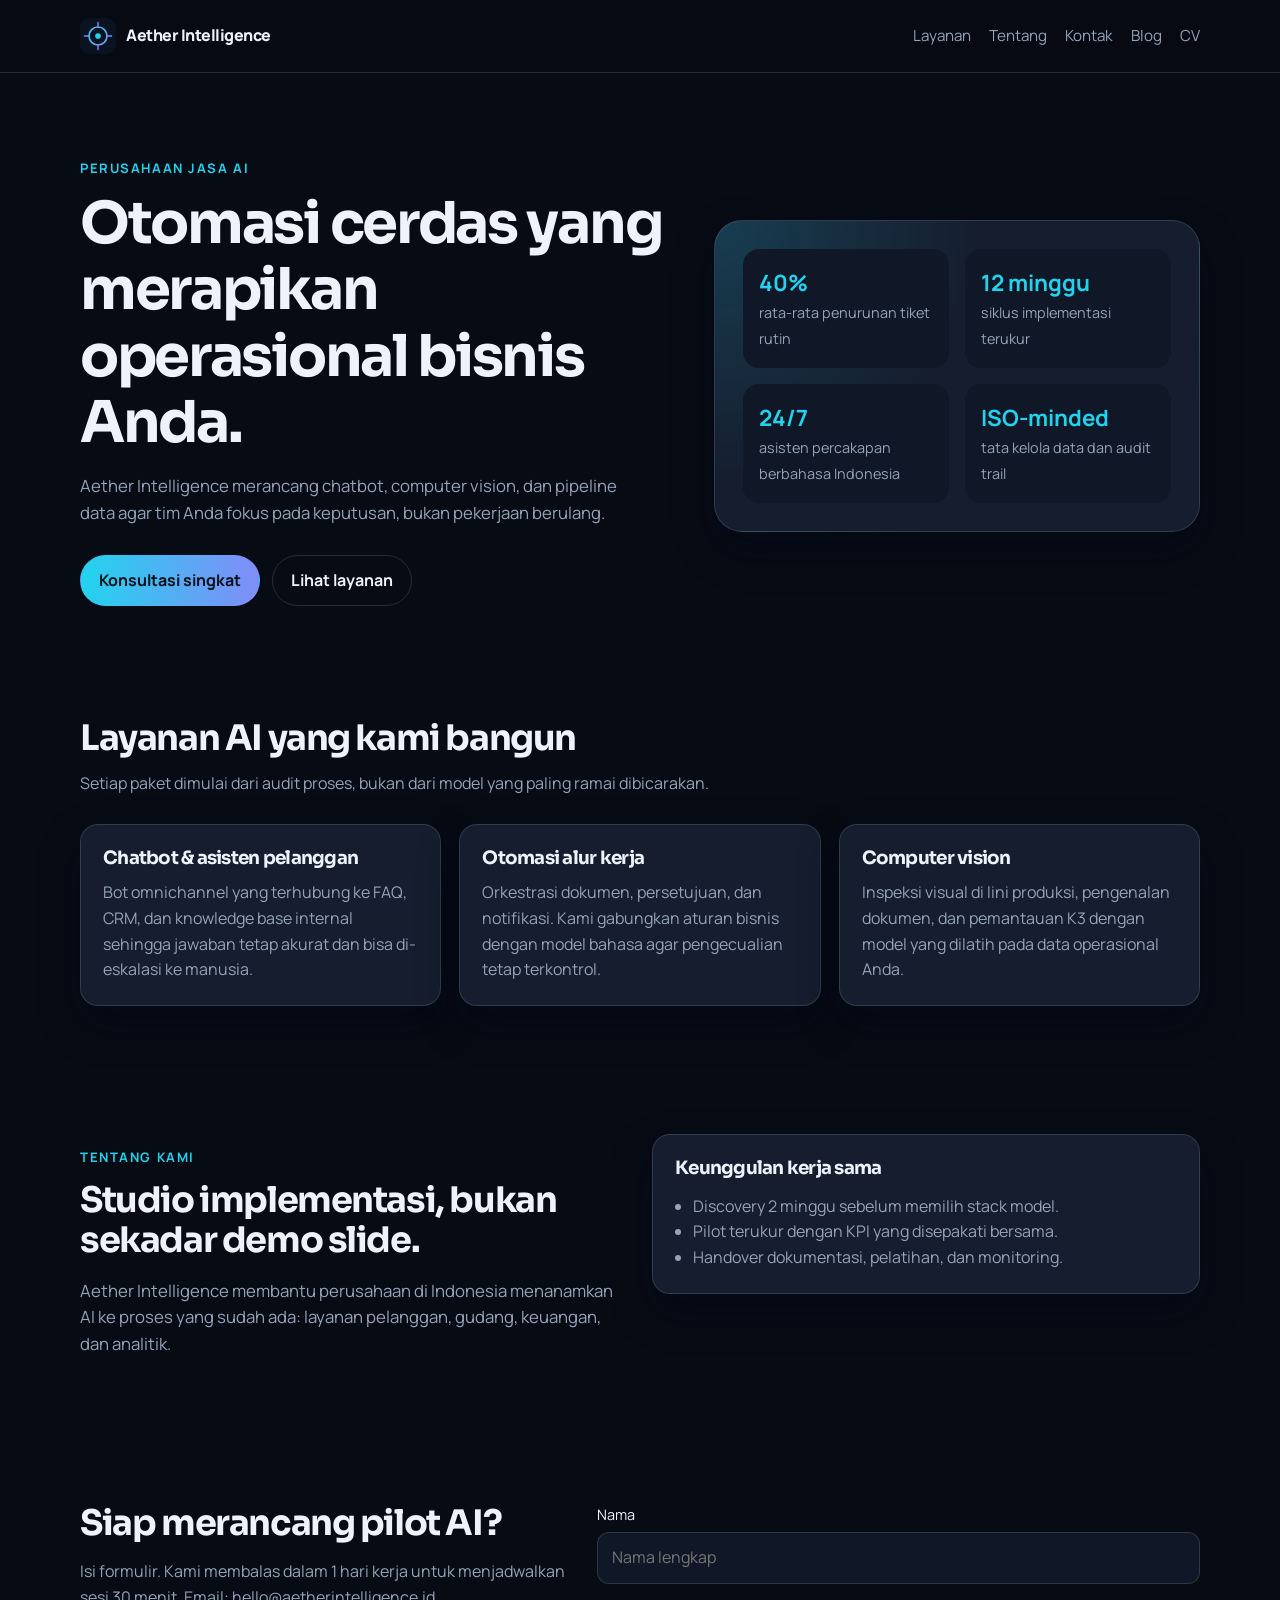
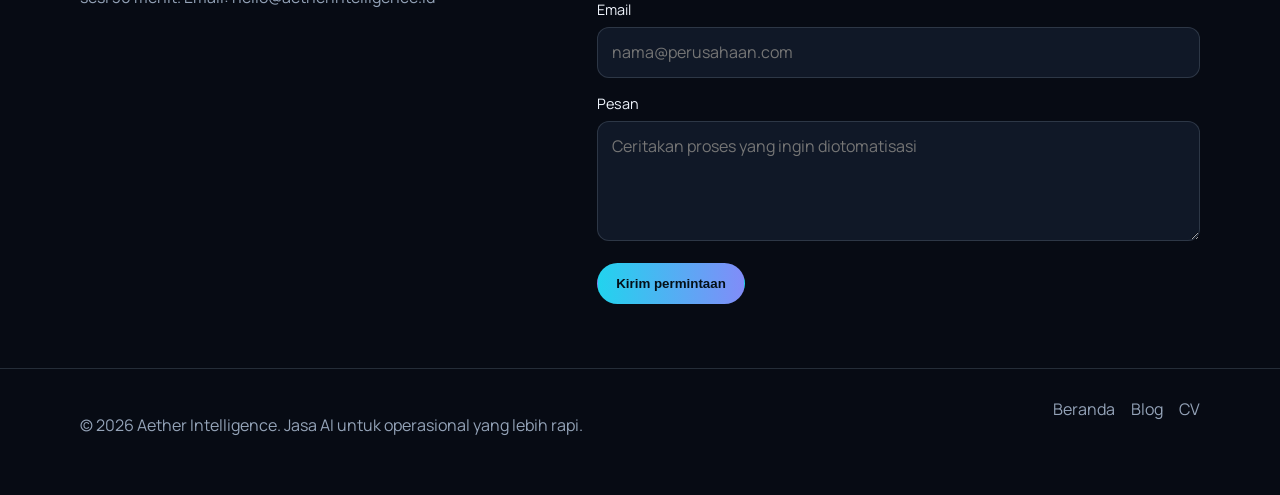
==== index.html @ b1d6725b "Add Aether Intelligence multi-page site for PABWE praktikum 2. Co-authored-by: Cursor <cursoragent@c" ====
<!DOCTYPE html>
<html lang="id">
  <head>
    <meta charset="UTF-8" />
    <meta name="viewport" content="width=device-width, initial-scale=1.0" />
    <title>Aether Intelligence — Jasa AI untuk Bisnis</title>
    <!-- Google Fonts diizinkan; stylesheet utama wajib eksternal -->
    <link rel="preconnect" href="https://fonts.googleapis.com" />
    <link rel="preconnect" href="https://fonts.gstatic.com" crossorigin />
    <link
      href="https://fonts.googleapis.com/css2?family=Manrope:wght@400;600;700;800&family=Sora:wght@600;700&display=swap"
      rel="stylesheet"
    />
    <link rel="stylesheet" href="assets/css/style.css" />
  </head>
  <body>
    <header class="site-header">
      <nav class="nav container" aria-label="Navigasi utama">
        <a class="brand" href="index.html">
          <img src="assets/img/logo.svg" alt="Logo Aether Intelligence" />
          Aether Intelligence
        </a>
        <ul class="nav-links">
          <li><a href="#layanan">Layanan</a></li>
          <li><a href="#tentang">Tentang</a></li>
          <li><a href="#kontak">Kontak</a></li>
          <li><a href="blog.html">Blog</a></li>
          <li><a href="cv.html">CV</a></li>
        </ul>
      </nav>
    </header>

    <main>
      <section class="hero" id="beranda">
        <div class="container hero-grid">
          <div>
            <p class="eyebrow">Perusahaan jasa AI</p>
            <h1>Otomasi cerdas yang merapikan operasional bisnis Anda.</h1>
            <p class="lede">
              Aether Intelligence merancang chatbot, computer vision, dan pipeline data
              agar tim Anda fokus pada keputusan, bukan pekerjaan berulang.
            </p>
            <div class="hero-actions">
              <a class="btn btn-primary" href="#kontak">Konsultasi singkat</a>
              <a class="btn btn-ghost" href="#layanan">Lihat layanan</a>
            </div>
          </div>
          <aside class="hero-panel" aria-label="Ringkasan dampak">
            <dl class="stat-list">
              <div>
                <strong>40%</strong>
                <span>rata-rata penurunan tiket rutin</span>
              </div>
              <div>
                <strong>12 minggu</strong>
                <span>siklus implementasi terukur</span>
              </div>
              <div>
                <strong>24/7</strong>
                <span>asisten percakapan berbahasa Indonesia</span>
              </div>
              <div>
                <strong>ISO-minded</strong>
                <span>tata kelola data dan audit trail</span>
              </div>
            </dl>
          </aside>
        </div>
      </section>

      <section class="section" id="layanan">
        <div class="container">
          <div class="section-head">
            <h2>Layanan AI yang kami bangun</h2>
            <p>Setiap paket dimulai dari audit proses, bukan dari model yang paling ramai dibicarakan.</p>
          </div>
          <div class="card-grid">
            <article class="card">
              <h3>Chatbot &amp; asisten pelanggan</h3>
              <p>
                Bot omnichannel yang terhubung ke FAQ, CRM, dan knowledge base internal
                sehingga jawaban tetap akurat dan bisa di-eskalasi ke manusia.
              </p>
            </article>
            <article class="card">
              <h3>Otomasi alur kerja</h3>
              <p>
                Orkestrasi dokumen, persetujuan, dan notifikasi. Kami gabungkan aturan bisnis
                dengan model bahasa agar pengecualian tetap terkontrol.
              </p>
            </article>
            <article class="card">
              <h3>Computer vision</h3>
              <p>
                Inspeksi visual di lini produksi, pengenalan dokumen, dan pemantauan K3
                dengan model yang dilatih pada data operasional Anda.
              </p>
            </article>
          </div>
        </div>
      </section>

      <section class="section" id="tentang">
        <div class="container about">
          <div>
            <p class="eyebrow">Tentang kami</p>
            <h2>Studio implementasi, bukan sekadar demo slide.</h2>
            <p class="lede">
              Aether Intelligence membantu perusahaan di Indonesia menanamkan AI ke proses
              yang sudah ada: layanan pelanggan, gudang, keuangan, dan analitik.
            </p>
          </div>
          <div class="card">
            <h3>Keunggulan kerja sama</h3>
            <ul>
              <li>Discovery 2 minggu sebelum memilih stack model.</li>
              <li>Pilot terukur dengan KPI yang disepakati bersama.</li>
              <li>Handover dokumentasi, pelatihan, dan monitoring.</li>
            </ul>
          </div>
        </div>
      </section>

      <section class="section" id="kontak">
        <div class="container contact-wrap">
          <div>
            <h2>Siap merancang pilot AI?</h2>
            <p class="contact-note">
              Isi formulir. Kami membalas dalam 1 hari kerja untuk menjadwalkan sesi 30 menit.
              Email: hello@aetherintelligence.id
            </p>
          </div>
          <!-- Form statis sesuai spek; tidak perlu backend -->
          <form action="#" method="post">
            <label for="nama">Nama</label>
            <input id="nama" name="nama" type="text" required placeholder="Nama lengkap" />
            <label for="email">Email</label>
            <input id="email" name="email" type="email" required placeholder="nama@perusahaan.com" />
            <label for="pesan">Pesan</label>
            <textarea id="pesan" name="pesan" required placeholder="Ceritakan proses yang ingin diotomatisasi"></textarea>
            <button class="btn btn-primary" type="submit">Kirim permintaan</button>
          </form>
        </div>
      </section>
    </main>

    <footer class="site-footer">
      <div class="container footer-row">
        <p>© 2026 Aether Intelligence. Jasa AI untuk operasional yang lebih rapi.</p>
        <div class="footer-links">
          <a href="index.html">Beranda</a>
          <a href="blog.html">Blog</a>
          <a href="cv.html">CV</a>
        </div>
      </div>
    </footer>
  </body>
</html>
---- assets/css/style.css ----
/* Landing page Aether Intelligence — CSS murni (tanpa framework) */

:root {
  --bg: #070b14;
  --bg-elevated: #101827;
  --surface: #151d2e;
  --line: rgba(148, 163, 184, 0.22);
  --text: #eef3fb;
  --muted: #94a3b8;
  --accent: #22d3ee;
  --accent-2: #818cf8;
  --radius: 18px;
  --shadow: 0 18px 40px rgba(2, 6, 23, 0.45);
  --max: 1120px;
}

* {
  box-sizing: border-box;
}

html {
  scroll-behavior: smooth;
}

body {
  margin: 0;
  font-family: "Manrope", sans-serif;
  background: var(--bg);
  color: var(--text);
  line-height: 1.6;
}

img {
  max-width: 100%;
  display: block;
}

a {
  color: inherit;
  text-decoration: none;
}

.container {
  width: min(var(--max), calc(100% - 32px));
  margin-inline: auto;
}

/* Navbar */
.site-header {
  position: sticky;
  top: 0;
  z-index: 20;
  background: rgba(7, 11, 20, 0.86);
  backdrop-filter: blur(12px);
  border-bottom: 1px solid var(--line);
}

.nav {
  display: flex;
  align-items: center;
  justify-content: space-between;
  gap: 16px;
  min-height: 72px;
}

.brand {
  display: flex;
  align-items: center;
  gap: 10px;
  font-weight: 800;
  letter-spacing: -0.03em;
}

.brand img {
  width: 36px;
  height: 36px;
}

.nav-links {
  display: flex;
  flex-wrap: wrap;
  gap: 8px 18px;
  list-style: none;
  margin: 0;
  padding: 0;
}

.nav-links a {
  color: var(--muted);
  font-size: 0.95rem;
  transition: color 0.2s ease;
}

.nav-links a:hover,
.nav-links a.is-active {
  color: var(--text);
}

/* Hero */
.hero {
  padding: 72px 0 48px;
}

.hero-grid {
  display: grid;
  grid-template-columns: 1.1fr 0.9fr;
  gap: 40px;
  align-items: center;
}

.eyebrow {
  display: inline-block;
  color: var(--accent);
  font-size: 0.82rem;
  font-weight: 700;
  letter-spacing: 0.12em;
  text-transform: uppercase;
  margin-bottom: 12px;
}

h1,
h2,
h3 {
  font-family: "Sora", sans-serif;
  letter-spacing: -0.04em;
  line-height: 1.15;
  margin: 0 0 12px;
}

h1 {
  font-size: clamp(2.1rem, 5vw, 3.6rem);
}

h2 {
  font-size: clamp(1.6rem, 3vw, 2.2rem);
}

.lede {
  color: var(--muted);
  font-size: 1.05rem;
  max-width: 56ch;
}

.hero-actions {
  display: flex;
  flex-wrap: wrap;
  gap: 12px;
  margin-top: 28px;
}

.btn {
  display: inline-flex;
  align-items: center;
  justify-content: center;
  padding: 12px 18px;
  border-radius: 999px;
  border: 1px solid transparent;
  font-weight: 700;
  transition: transform 0.2s ease, background 0.2s ease, border-color 0.2s ease;
}

.btn:hover {
  transform: translateY(-2px);
}

.btn-primary {
  background: linear-gradient(90deg, var(--accent), var(--accent-2));
  color: #041018;
}

.btn-ghost {
  border-color: var(--line);
  color: var(--text);
  background: transparent;
}

.hero-panel {
  background: radial-gradient(circle at top left, rgba(34, 211, 238, 0.18), transparent 46%),
    var(--surface);
  border: 1px solid var(--line);
  border-radius: 28px;
  padding: 28px;
  box-shadow: var(--shadow);
}

.stat-list {
  display: grid;
  grid-template-columns: 1fr 1fr;
  gap: 16px;
  margin: 0;
}

.stat-list div {
  background: var(--bg-elevated);
  border-radius: 16px;
  padding: 16px;
}

.stat-list strong {
  display: block;
  font-size: 1.4rem;
  color: var(--accent);
}

.stat-list span {
  color: var(--muted);
  font-size: 0.9rem;
}

/* Sections */
.section {
  padding: 64px 0;
}

.section-head {
  margin-bottom: 28px;
}

.section-head p {
  color: var(--muted);
  margin: 0;
}

.card-grid {
  display: grid;
  grid-template-columns: repeat(3, 1fr);
  gap: 18px;
}

.card {
  background: var(--surface);
  border: 1px solid var(--line);
  border-radius: var(--radius);
  padding: 22px;
  box-shadow: var(--shadow);
  transition: transform 0.2s ease, border-color 0.2s ease;
}

.card:hover {
  transform: translateY(-6px);
  border-color: rgba(34, 211, 238, 0.45);
}

.card h3 {
  font-size: 1.15rem;
}

.card p {
  color: var(--muted);
  margin: 0;
}

.about {
  display: grid;
  grid-template-columns: 1fr 1fr;
  gap: 24px;
  align-items: start;
}

.about ul {
  margin: 16px 0 0;
  padding-left: 18px;
  color: var(--muted);
}

/* Form */
.contact-wrap {
  display: grid;
  grid-template-columns: 0.9fr 1.1fr;
  gap: 24px;
}

label {
  display: block;
  font-size: 0.9rem;
  margin-bottom: 6px;
}

input,
textarea {
  width: 100%;
  margin-bottom: 14px;
  padding: 12px 14px;
  border-radius: 12px;
  border: 1px solid var(--line);
  background: var(--bg-elevated);
  color: var(--text);
  font: inherit;
}

textarea {
  min-height: 120px;
  resize: vertical;
}

.contact-note {
  color: var(--muted);
}

/* Footer */
.site-footer {
  border-top: 1px solid var(--line);
  padding: 28px 0 40px;
}

.footer-row {
  display: flex;
  justify-content: space-between;
  gap: 16px;
  flex-wrap: wrap;
  color: var(--muted);
}

.footer-links {
  display: flex;
  gap: 16px;
}

/* Responsive */
@media (max-width: 860px) {
  .hero-grid,
  .card-grid,
  .about,
  .contact-wrap {
    grid-template-columns: 1fr;
  }

  .nav {
    flex-direction: column;
    align-items: flex-start;
    padding: 14px 0;
  }
}
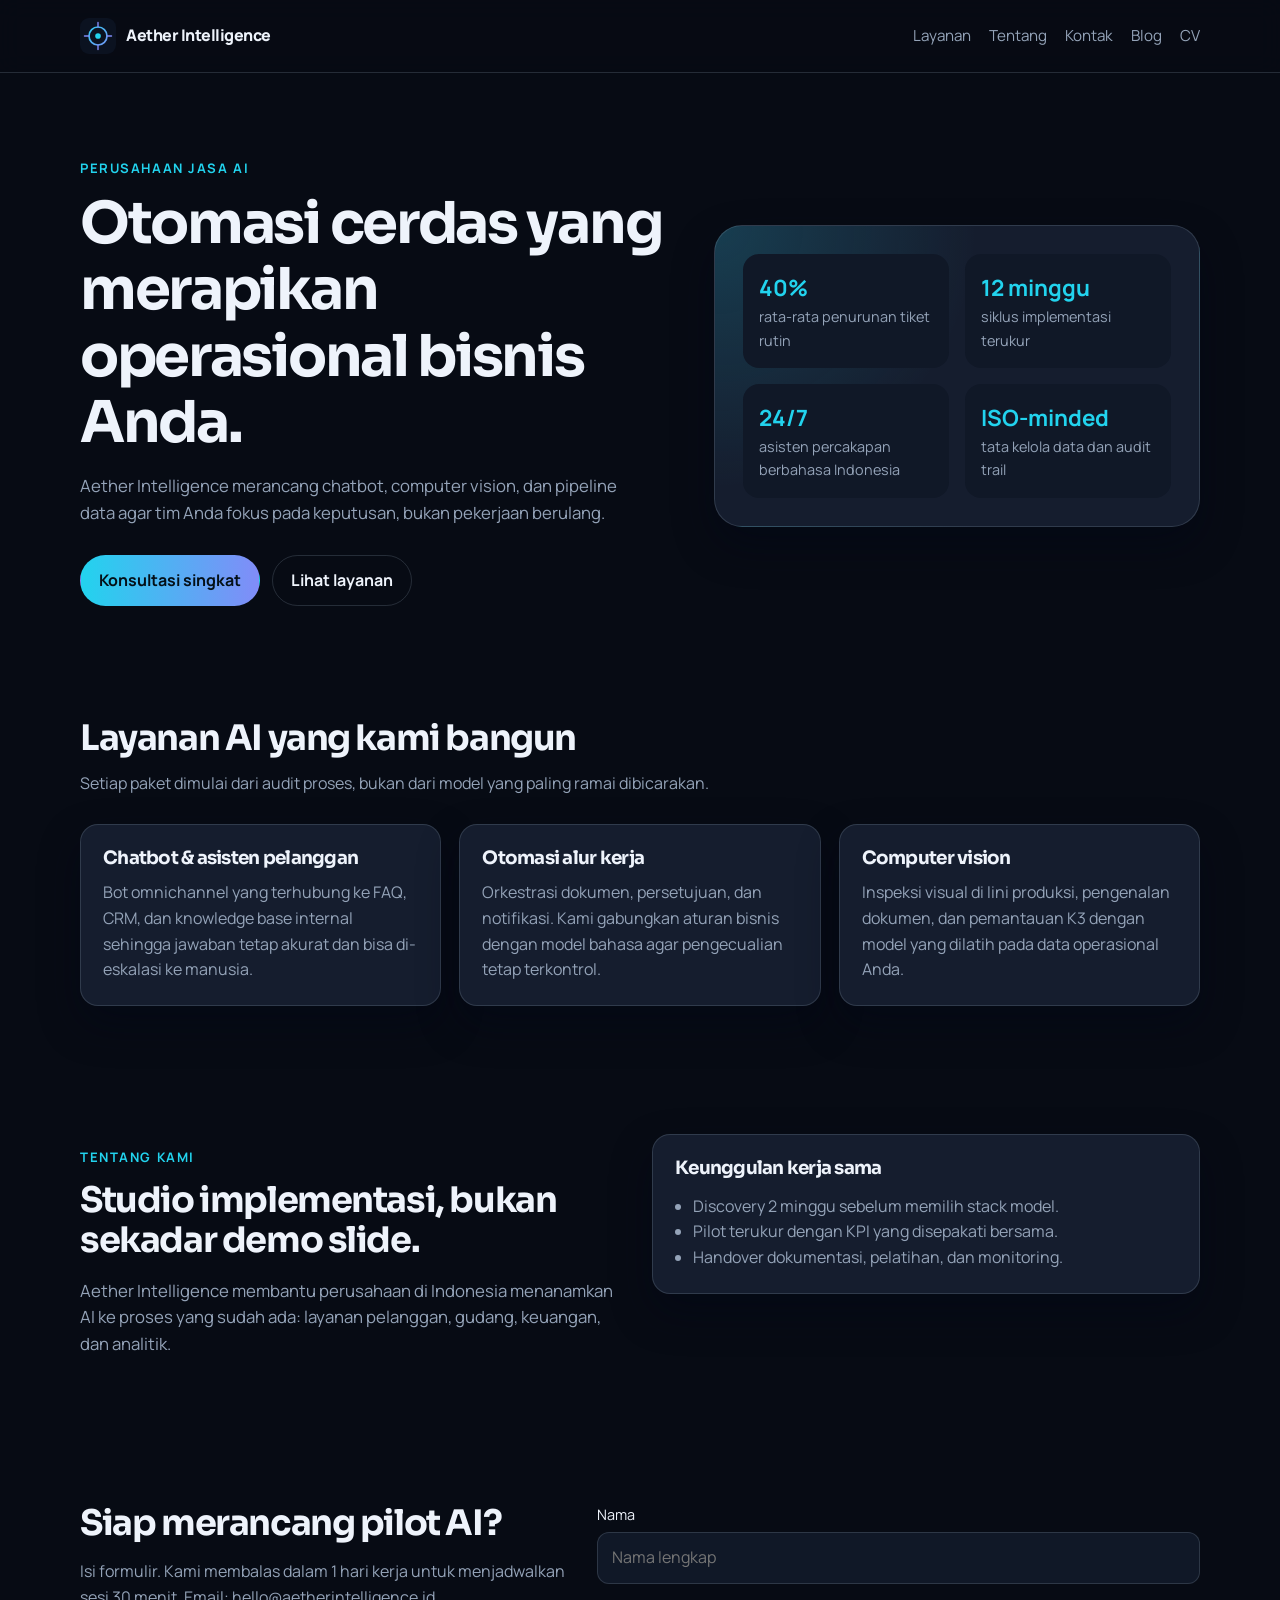
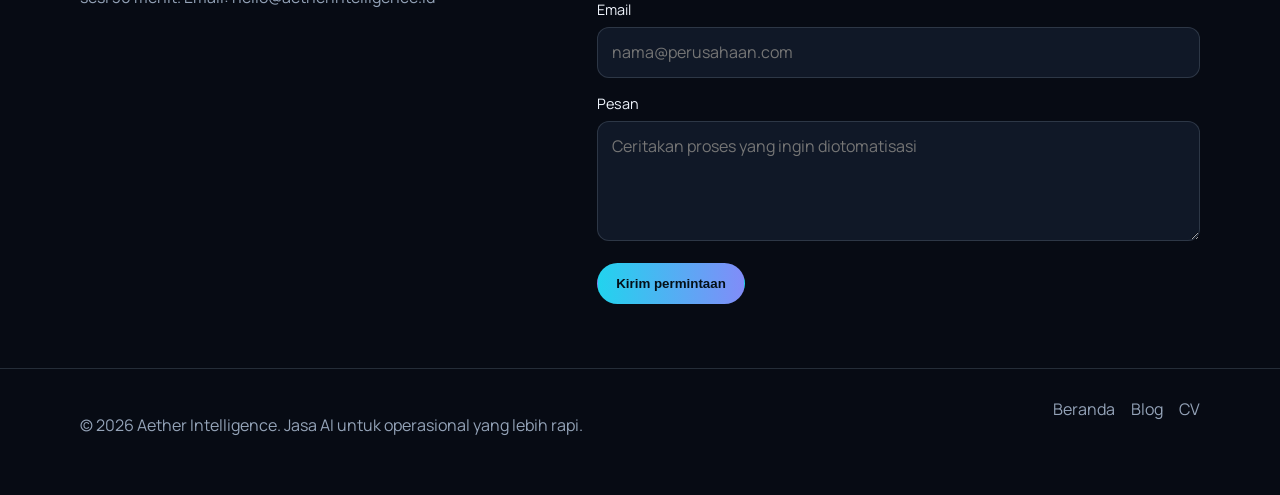
==== commit dec9d951: "fix: resolve Axe Core accessibility contrast, definition list structure, and landmarks" ====
--- a/index.html
+++ b/index.html
@@ -3,6 +3,10 @@
   <head>
     <meta charset="UTF-8" />
     <meta name="viewport" content="width=device-width, initial-scale=1.0" />
+    <meta
+      name="description"
+      content="Aether Intelligence adalah studio implementasi kecerdasan buatan terapan, chatbot cerdas, computer vision, dan pipeline otomasi operasional bisnis."
+    />
     <title>Aether Intelligence — Jasa AI untuk Bisnis</title>
     <!-- Google Fonts diizinkan; stylesheet utama wajib eksternal -->
     <link rel="preconnect" href="https://fonts.googleapis.com" />
@@ -17,7 +21,7 @@
     <header class="site-header">
       <nav class="nav container" aria-label="Navigasi utama">
         <a class="brand" href="index.html">
-          <img src="assets/img/logo.svg" alt="Logo Aether Intelligence" />
+          <img src="assets/img/logo.svg" alt="Logo Aether Intelligence" width="36" height="36" />
           Aether Intelligence
         </a>
         <ul class="nav-links">
@@ -48,20 +52,20 @@
           <aside class="hero-panel" aria-label="Ringkasan dampak">
             <dl class="stat-list">
               <div>
-                <strong>40%</strong>
-                <span>rata-rata penurunan tiket rutin</span>
+                <dt>40%</dt>
+                <dd>rata-rata penurunan tiket rutin</dd>
               </div>
               <div>
-                <strong>12 minggu</strong>
-                <span>siklus implementasi terukur</span>
+                <dt>12 minggu</dt>
+                <dd>siklus implementasi terukur</dd>
               </div>
               <div>
-                <strong>24/7</strong>
-                <span>asisten percakapan berbahasa Indonesia</span>
+                <dt>24/7</dt>
+                <dd>asisten percakapan berbahasa Indonesia</dd>
               </div>
               <div>
-                <strong>ISO-minded</strong>
-                <span>tata kelola data dan audit trail</span>
+                <dt>ISO-minded</dt>
+                <dd>tata kelola data dan audit trail</dd>
               </div>
             </dl>
           </aside>
@@ -133,9 +137,9 @@
           <!-- Form statis sesuai spek; tidak perlu backend -->
           <form action="#" method="post">
             <label for="nama">Nama</label>
-            <input id="nama" name="nama" type="text" required placeholder="Nama lengkap" />
+            <input id="nama" name="nama" type="text" required placeholder="Nama lengkap" autocomplete="name" />
             <label for="email">Email</label>
-            <input id="email" name="email" type="email" required placeholder="nama@perusahaan.com" />
+            <input id="email" name="email" type="email" required placeholder="nama@perusahaan.com" autocomplete="email" />
             <label for="pesan">Pesan</label>
             <textarea id="pesan" name="pesan" required placeholder="Ceritakan proses yang ingin diotomatisasi"></textarea>
             <button class="btn btn-primary" type="submit">Kirim permintaan</button>
@@ -147,11 +151,11 @@
     <footer class="site-footer">
       <div class="container footer-row">
         <p>© 2026 Aether Intelligence. Jasa AI untuk operasional yang lebih rapi.</p>
-        <div class="footer-links">
+        <nav class="footer-links" aria-label="Navigasi footer">
           <a href="index.html">Beranda</a>
           <a href="blog.html">Blog</a>
           <a href="cv.html">CV</a>
-        </div>
+        </nav>
       </div>
     </footer>
   </body>
--- a/assets/css/style.css
+++ b/assets/css/style.css
@@ -196,13 +196,17 @@
   padding: 16px;
 }
 
+.stat-list dt,
 .stat-list strong {
   display: block;
   font-size: 1.4rem;
+  font-weight: 700;
   color: var(--accent);
 }
 
+.stat-list dd,
 .stat-list span {
+  margin: 0;
   color: var(--muted);
   font-size: 0.9rem;
 }
